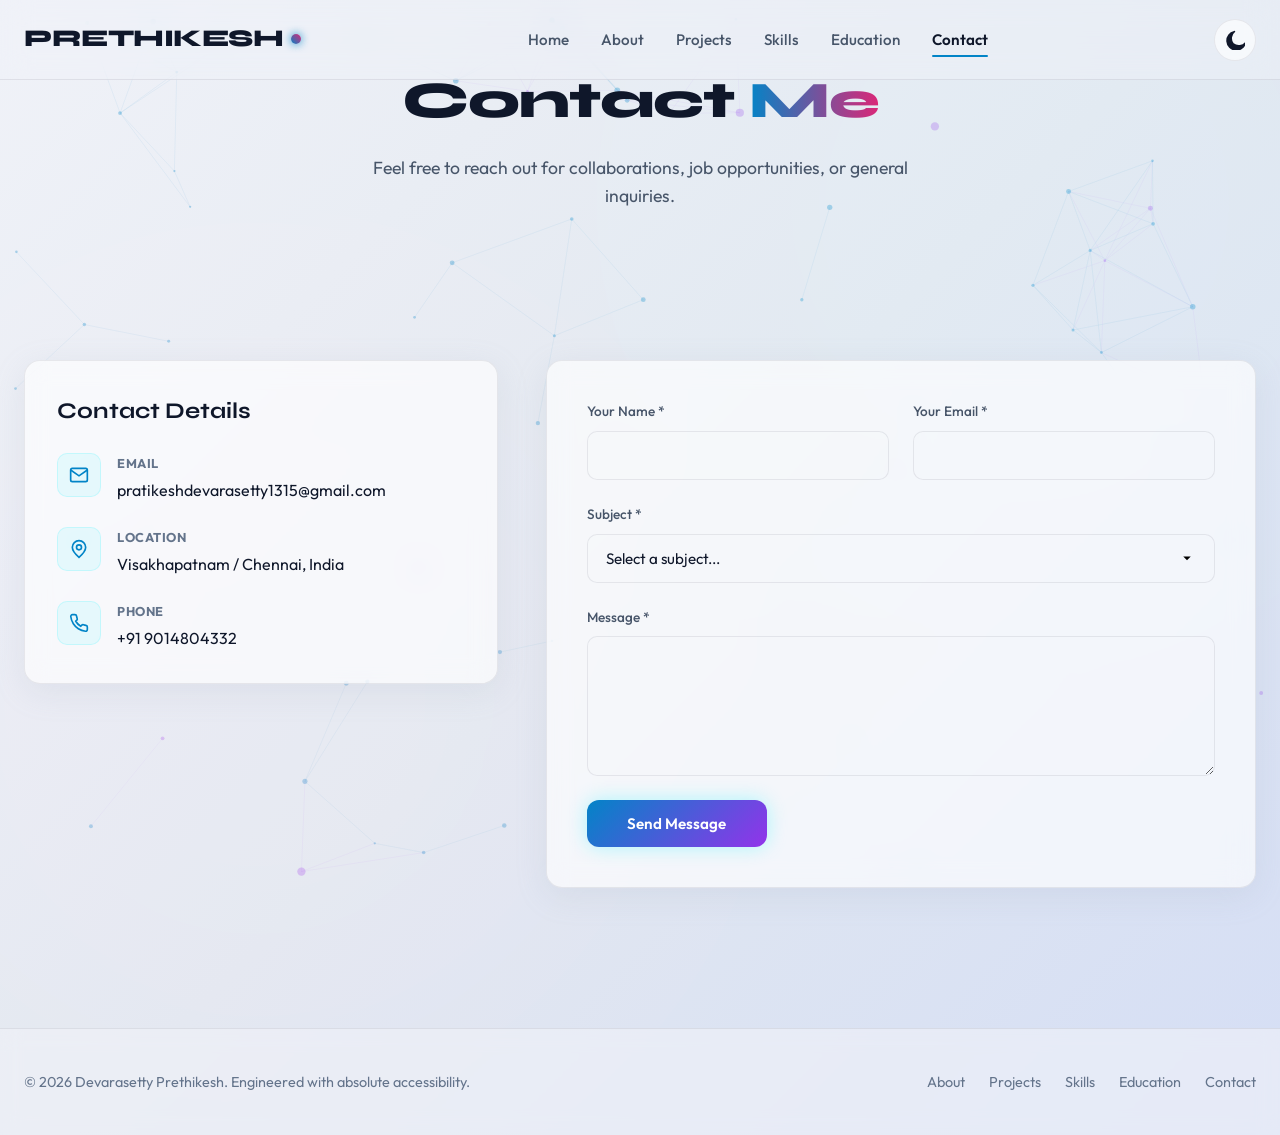
==== contact.html @ 70f75731 "Initialize premium 3D portfolio website" ====
<!DOCTYPE html>
<html lang="en" data-theme="dark">
<head>
  <meta charset="UTF-8">
  <meta name="viewport" content="width=device-width, initial-scale=1.0">
  
  <!-- Primary SEO Metadata -->
  <title>Contact Me | Devarasetty Prethikesh Portfolio</title>
  <meta name="description" content="Get in touch with Devarasetty Prethikesh. A fully accessible, real-time validated contact portal with full keyboard support.">
  <meta name="keywords" content="Contact Prethikesh, Hire CS Student, SRM IST, Devarasetty Prethikesh, Accessible Form Web">
  <meta name="author" content="Devarasetty Prethikesh">
  <link rel="canonical" href="https://github.com/Devarasetty-Pratikesh">

  <!-- Open Graph / Facebook Metas -->
  <meta property="og:type" content="website">
  <meta property="og:url" content="https://github.com/Devarasetty-Pratikesh">
  <meta property="og:title" content="Contact Me | Devarasetty Prethikesh Portfolio">
  <meta property="og:description" content="Get in touch directly. An accessible, validated interactive form module with real-time feedback.">
  <meta property="og:image" content="https://github.com/Devarasetty-Pratikesh/assets/og-image.jpg">

  <!-- Twitter Card Metas -->
  <meta name="twitter:card" content="summary_large_image">
  <meta name="twitter:url" content="https://github.com/Devarasetty-Pratikesh">
  <meta name="twitter:title" content="Contact Me | Devarasetty Prethikesh Portfolio">
  <meta name="twitter:description" content="Get in touch directly. An accessible, validated interactive form module with real-time feedback.">
  <meta name="twitter:image" content="https://github.com/Devarasetty-Pratikesh/assets/og-image.jpg">

  <!-- Stylesheets -->
  <link rel="stylesheet" href="css/styles.css">
</head>
<body>

  <!-- Skip-to-Content Link for Keyboard Accessibility -->
  <a href="#main-content" class="skip-link">Skip to main content</a>

  <!-- High-Performance Interactive Particle Canvas Background -->
  <canvas id="particles-canvas" aria-hidden="true"></canvas>
  <div class="ambient-glow glow-top-right" aria-hidden="true"></div>
  <div class="ambient-glow glow-bottom-left" aria-hidden="true"></div>

  <div class="site-container">
    
    <!-- HEADER AND ACCESSIBLE NAVIGATION -->
    <header>
      <div class="nav-container">
        <div class="logo">
          <a href="index.html" aria-label="Devarasetty Prethikesh Portfolio Home">
            <span>PRETHIKESH</span><span class="logo-dot" aria-hidden="true"></span>
          </a>
        </div>
        
        <nav aria-label="Primary Navigation">
          <!-- Mobile Hamburger Button -->
          <button id="hamburger-menu" class="hamburger-menu" aria-expanded="false" aria-controls="nav-menu" aria-label="Toggle navigation menu">
            <span class="hamburger-line" aria-hidden="true"></span>
            <span class="hamburger-line" aria-hidden="true"></span>
            <span class="hamburger-line" aria-hidden="true"></span>
          </button>
          
          <ul id="nav-menu" class="nav-menu">
            <li><a href="index.html" class="nav-link">Home</a></li>
            <li><a href="about.html" class="nav-link">About</a></li>
            <li><a href="projects.html" class="nav-link">Projects</a></li>
            <li><a href="skills.html" class="nav-link">Skills</a></li>
            <li><a href="experience.html" class="nav-link">Education</a></li>
            <li><a href="contact.html" class="nav-link active" aria-current="page">Contact</a></li>
          </ul>
        </nav>
        
        <div class="nav-controls">
          <!-- Theme Toggle Switch -->
          <button id="theme-toggle" class="theme-toggle" aria-label="Switch to light mode">
            <!-- Sun Icon (for dark mode active) -->
            <svg class="sun-icon" viewBox="0 0 24 24" xmlns="http://www.w3.org/2000/svg" aria-hidden="true">
              <path d="M12 7c-2.76 0-5 2.24-5 5s2.24 5 5 5 5-2.24 5-5-2.24-5-5-5zM2 13h2c.55 0 1-.45 1-1s-.45-1-1-1H2c-.55 0-1 .45-1 1s.45 1 1 1zm18 0h2c.55 0 1-.45 1-1s-.45-1-1-1h-2c-.55 0-1 .45-1 1s.45 1 1 1zM11 2v2c0 .55.45 1 1 1s1-.45 1-1V2c0-.55-.45-1-1-1s-1 .45-1 1zm0 18v2c0 .55.45 1 1 1s1-.45 1-1v-2c0-.55-.45-1-1-1s-1 .45-1 1zM5.99 4.58c-.39-.39-1.03-.39-1.41 0s-.39 1.03 0 1.41l1.06 1.06c.39.39 1.03.39 1.41 0s.39-1.03 0-1.41L5.99 4.58zm12.37 12.37c-.39-.39-1.03-.39-1.41 0s-.39 1.03 0 1.41l1.06 1.06c.39.39 1.03.39 1.41 0s.39-1.03 0-1.41l-1.06-1.06zm1.06-12.37c-.39-.39-1.03-.39-1.41 0l-1.06 1.06c-.39.39-.39 1.03 0 1.41s1.03.39 1.41 0l1.06-1.06c.39-.38.39-1.02 0-1.41zM6.99 16.95l-1.06 1.06c-.39.39-.39 1.03 0 1.41s1.03.39 1.41 0l1.06-1.06c.39-.39.39-1.03 0-1.41s-1.02-.39-1.41 0z"/>
            </svg>
            <!-- Moon Icon (for light mode active) -->
            <svg class="moon-icon" viewBox="0 0 24 24" xmlns="http://www.w3.org/2000/svg" aria-hidden="true" style="display: none;">
              <path d="M12.3 2a10 10 0 0 0-1.9 14 10 10 0 0 0 14-1.9 1 1 0 0 1 .8 1.5 12 12 0 1 1-14.4-14.4 1 1 0 0 1 1.5.8z"/>
            </svg>
          </button>
        </div>
      </div>
    </header>

    <!-- PAGE TITLE HEADER -->
    <div class="page-title-section reveal active">
      <h1 class="page-title">Contact <span>Me</span></h1>
      <p class="page-subtitle">Feel free to reach out for collaborations, job opportunities, or general inquiries.</p>
    </div>

    <!-- MAIN BODY -->
    <main id="main-content">
      <div class="contact-grid">
        
        <!-- LEFT COLUMN: CONTACT DETAILS -->
        <section class="contact-info-column reveal" aria-labelledby="terminal-coords-heading">
          <div class="scene-3d">
            <div class="contact-info-card tilt-card">
              <h2 id="terminal-coords-heading" class="contact-info-title depth-layer">Contact Details</h2>
              
              <ul class="contact-details-list depth-layer">
                <li class="contact-detail-item">
                  <div class="contact-detail-icon" aria-hidden="true">
                    <svg fill="none" stroke="currentColor" stroke-width="2" viewBox="0 0 24 24">
                      <path d="M4 4h16c1.1 0 2 .9 2 2v12c0 1.1-.9 2-2 2H4c-1.1 0-2-.9-2-2V6c0-1.1.9-2 2-2z"/>
                      <polyline points="22,6 12,13 2,6"/>
                    </svg>
                  </div>
                  <div>
                    <h3 class="contact-detail-label">Email</h3>
                    <a href="mailto:pratikeshdevarasetty1315@gmail.com" class="contact-detail-value">pratikeshdevarasetty1315@gmail.com</a>
                  </div>
                </li>

                <li class="contact-detail-item">
                  <div class="contact-detail-icon" aria-hidden="true">
                    <svg fill="none" stroke="currentColor" stroke-width="2" viewBox="0 0 24 24">
                      <path d="M12 2a8 8 0 0 0-8 8c0 5.25 8 12 8 12s8-6.75 8-12a8 8 0 0 0-8-8z"/>
                      <circle cx="12" cy="10" r="3"/>
                    </svg>
                  </div>
                  <div>
                    <h3 class="contact-detail-label">Location</h3>
                    <span class="contact-detail-value">Visakhapatnam / Chennai, India</span>
                  </div>
                </li>

                <li class="contact-detail-item">
                  <div class="contact-detail-icon" aria-hidden="true">
                    <svg fill="none" stroke="currentColor" stroke-width="2" viewBox="0 0 24 24">
                      <path d="M22 16.92v3a2 2 0 0 1-2.18 2 19.79 19.79 0 0 1-8.63-3.07 19.5 19.5 0 0 1-6-6 19.79 19.79 0 0 1-3.07-8.67A2 2 0 0 1 4.11 2h3a2 2 0 0 1 2 1.72 12.84 12.84 0 0 0 .7 2.81 2 2 0 0 1-.45 2.11L8.09 9.91a16 16 0 0 0 6 6l1.27-1.27a2 2 0 0 1 2.11-.45 12.84 12.84 0 0 0 2.81.7A2 2 0 0 1 22 16.92z"/>
                    </svg>
                  </div>
                  <div>
                    <h3 class="contact-detail-label">Phone</h3>
                    <a href="tel:+919014804332" class="contact-detail-value">+91 9014804332</a>
                  </div>
                </li>
              </ul>

            </div>
          </div>
        </section>

        <!-- RIGHT COLUMN: CONTACT FORM -->
        <section class="contact-form-column reveal" style="transition-delay: 0.1s;" aria-labelledby="terminal-form-heading">
          <div class="scene-3d">
            <div class="contact-form-card tilt-card">
              <h2 id="terminal-form-heading" class="sr-only">Contact Form</h2>
              
              <form id="portfolio-contact-form" class="contact-form" novalidate>
                
                <div class="form-group-row">
                  <!-- Name Field -->
                  <div class="form-group">
                    <label for="user-name" class="form-label">Your Name <span aria-hidden="true">*</span></label>
                    <input type="text" id="user-name" name="name" class="form-input" required 
                           aria-required="true" aria-describedby="name-error" autocomplete="name">
                    <span id="name-error" class="form-error-msg" style="display: none;" role="alert"></span>
                  </div>

                  <!-- Email Field -->
                  <div class="form-group">
                    <label for="user-email" class="form-label">Your Email <span aria-hidden="true">*</span></label>
                    <input type="email" id="user-email" name="email" class="form-input" required 
                           aria-required="true" aria-describedby="email-error" autocomplete="email">
                    <span id="email-error" class="form-error-msg" style="display: none;" role="alert"></span>
                  </div>
                </div>

                <!-- Subject Select Grid -->
                <div class="form-group">
                  <label for="user-subject" class="form-label">Subject <span aria-hidden="true">*</span></label>
                  <select id="user-subject" name="subject" class="form-select" required aria-required="true" aria-describedby="subject-error">
                    <option value="" disabled selected>Select a subject...</option>
                    <option value="system-hire">Hiring / Job Opportunity</option>
                    <option value="visual-project">Project Collaboration</option>
                    <option value="research-collab">Research Collaboration</option>
                    <option value="other">General Inquiry</option>
                  </select>
                  <span id="subject-error" class="form-error-msg" style="display: none;" role="alert"></span>
                </div>

                <!-- Message Text -->
                <div class="form-group">
                  <label for="user-message" class="form-label">Message <span aria-hidden="true">*</span></label>
                  <textarea id="user-message" name="message" class="form-textarea" required 
                            aria-required="true" aria-describedby="message-error" rows="5"></textarea>
                  <span id="message-error" class="form-error-msg" style="display: none;" role="alert"></span>
                </div>

                <!-- Trigger Button -->
                <button type="submit" id="submit-btn" class="btn btn-primary" style="align-self: flex-start; min-width: 180px;">
                  Send Message
                </button>

                <!-- Screen Reader Accessible Live Status Region -->
                <div id="form-status" class="form-status-region" aria-live="polite" role="status"></div>

              </form>
            </div>
          </div>
        </section>

      </div>
    </main>

    <!-- FOOTER -->
    <footer>
      <div class="footer-container">
        <div class="footer-text">
          <p>&copy; 2026 Devarasetty Prethikesh. Engineered with absolute accessibility.</p>
        </div>
        <ul class="footer-links" aria-label="Secondary Site links">
          <li class="footer-link"><a href="about.html">About</a></li>
          <li class="footer-link"><a href="projects.html">Projects</a></li>
          <li class="footer-link"><a href="skills.html">Skills</a></li>
          <li class="footer-link"><a href="experience.html">Education</a></li>
          <li class="footer-link"><a href="contact.html">Contact</a></li>
        </ul>
      </div>
    </footer>

  </div>

  <!-- Scripts -->
  <script src="js/particles.js"></script>
  <script src="js/main.js"></script>
  
  <!-- Dedicated client-side accessibility form validations -->
  <script>
    document.addEventListener('DOMContentLoaded', () => {
      const form = document.getElementById('portfolio-contact-form');
      const submitBtn = document.getElementById('submit-btn');
      const statusRegion = document.getElementById('form-status');
      
      const inputs = {
        name: document.getElementById('user-name'),
        email: document.getElementById('user-email'),
        subject: document.getElementById('user-subject'),
        message: document.getElementById('user-message')
      };
      
      const errors = {
        name: document.getElementById('name-error'),
        email: document.getElementById('email-error'),
        subject: document.getElementById('subject-error'),
        message: document.getElementById('message-error')
      };

      // Inline live validity listener as user types
      Object.keys(inputs).forEach(key => {
        inputs[key].addEventListener('input', () => {
          if (inputs[key].classList.contains('error')) {
            validateField(key);
          }
        });
        
        inputs[key].addEventListener('blur', () => {
          validateField(key);
        });
      });
      
      form.addEventListener('submit', (e) => {
        e.preventDefault();
        
        // Trigger validation across all nodes
        let formIsValid = true;
        Object.keys(inputs).forEach(key => {
          const isFieldValid = validateField(key);
          if (!isFieldValid) {
            formIsValid = false;
          }
        });
        
        if (!formIsValid) {
          // Send focus lock to first invalid node to aid keyboard readers
          const firstInvalid = Object.values(inputs).find(input => input.classList.contains('error'));
          if (firstInvalid) {
            firstInvalid.focus();
          }
          statusRegion.className = "form-status-region error";
          statusRegion.textContent = "Submission failed. Please review the error fields above.";
          statusRegion.style.display = 'flex';
          return;
        }
        
        // Form is completely valid. Trigger sending state!
        submitBtn.disabled = true;
        submitBtn.innerHTML = '<span class="transmitting-loader"></span>Sending...';
        statusRegion.className = "form-status-region";
        statusRegion.style.display = 'none';
        
        // Asynchronously transmit form details via FormSubmit AJAX API
        fetch("https://formsubmit.co/ajax/pratikeshdevarasetty1315@gmail.com", {
          method: "POST",
          headers: {
            "Content-Type": "application/json",
            "Accept": "application/json"
          },
          body: JSON.stringify({
            name: inputs.name.value,
            email: inputs.email.value,
            subject: inputs.subject.value,
            message: inputs.message.value,
            _subject: `New Message from Portfolio: ${inputs.name.value}`
          })
        })
        .then(async response => {
          let data;
          const contentType = response.headers.get("content-type");
          if (contentType && contentType.includes("application/json")) {
            data = await response.json();
          } else {
            const text = await response.text();
            data = { message: text || `API Error: Status ${response.status}` };
          }
          
          if (!response.ok) {
            throw new Error(data.message || `API Error: Status ${response.status}`);
          }
          return data;
        })
        .then(data => {
          submitBtn.disabled = false;
          submitBtn.textContent = 'Message Sent';
          
          statusRegion.className = "form-status-region success";
          statusRegion.innerHTML = "<span>Your message has been sent successfully! I will get back to you shortly.</span>";
          statusRegion.style.display = 'flex';
          
          form.reset();
          
          // Reset button text after short delay
          setTimeout(() => {
            submitBtn.textContent = 'Send Message';
          }, 4000);
        })
        .catch(err => {
          submitBtn.disabled = false;
          submitBtn.textContent = 'Send Message';
          
          statusRegion.className = "form-status-region error";
          statusRegion.style.display = 'flex';
          
          if (window.location.protocol === 'file:') {
            statusRegion.textContent = "Security Notice: Browsers block form submissions when opening files directly (file://). Please open the page via your running local server http://localhost:8000 to test the contact form.";
          } else {
            // Outage / CORS Fallback UI
            statusRegion.innerHTML = `
              <div style="display: flex; flex-direction: column; gap: 12px; width: 100%; text-align: left;">
                <p style="margin: 0; font-size: 0.95rem; line-height: 1.5; font-weight: 600; color: #ff5577;">
                  ⚠️ Submission Gateway Offline
                </p>
                <p style="margin: 0; font-size: 0.9rem; opacity: 0.95; line-height: 1.4; color: var(--text-primary);">
                  The email submission server is currently experiencing an outage. 
                  Don't worry! Your message has been saved. 
                  You can send it directly to <strong>pratikeshdevarasetty1315@gmail.com</strong> using the pre-composed button below:
                </p>
                <div style="margin-top: 4px;">
                  <button id="fallback-email-btn" class="btn btn-cyber" type="button" style="font-size: 0.85rem; padding: 10px 16px; text-transform: none; display: inline-flex; align-items: center; gap: 8px; cursor: pointer; border-radius: 8px; font-weight: 600; background: rgba(0, 242, 254, 0.05);">
                    <svg fill="none" stroke="currentColor" stroke-width="2" viewBox="0 0 24 24" style="width: 16px; height: 16px;">
                      <path d="M4 4h16c1.1 0 2 .9 2 2v12c0 1.1-.9 2-2 2H4c-1.1 0-2-.9-2-2V6c0-1.1.9-2 2-2z"/>
                      <polyline points="22,6 12,13 2,6"/>
                    </svg>
                    <span>Send via Email Client</span>
                  </button>
                </div>
              </div>
            `;
            
            // Add click listener to fallback button
            document.getElementById('fallback-email-btn').addEventListener('click', () => {
              const name = inputs.name.value;
              const email = inputs.email.value;
              const subjectVal = inputs.subject.value;
              const message = inputs.message.value;
              
              const mailtoSubject = encodeURIComponent(`Portfolio Inquiry [${subjectVal.toUpperCase()}] from ${name}`);
              const mailtoBody = encodeURIComponent(
                `Hi Prethikesh,\n\n` +
                `Here is a message from your portfolio website contact form:\n\n` +
                `Name: ${name}\n` +
                `Email: ${email}\n` +
                `Subject: ${subjectVal}\n\n` +
                `Message:\n${message}\n\n` +
                `----------------------------`
              );
              
              const mailtoUrl = `mailto:pratikeshdevarasetty1315@gmail.com?subject=${mailtoSubject}&body=${mailtoBody}`;
              window.location.href = mailtoUrl;
            });
          }
        });
      });
      
      function validateField(key) {
        const input = inputs[key];
        const errorSpan = errors[key];
        let isValid = true;
        let errMsg = "";
        
        if (input.required && !input.value.trim()) {
          isValid = false;
          errMsg = `${capitalize(key)} is required.`;
        } else if (key === 'email' && !validateEmailFormat(input.value)) {
          isValid = false;
          errMsg = "Please provide a valid email address.";
        }
        
        if (!isValid) {
          input.classList.add('error');
          input.setAttribute('aria-invalid', 'true');
          errorSpan.textContent = errMsg;
          errorSpan.style.display = 'block';
        } else {
          input.classList.remove('error');
          input.removeAttribute('aria-invalid');
          errorSpan.textContent = "";
          errorSpan.style.display = 'none';
        }
        
        return isValid;
      }
      
      function validateEmailFormat(email) {
        const re = /^[a-zA-Z0-9._%+-]+@[a-zA-Z0-9.-]+\.[a-zA-Z]{2,}$/;
        return re.test(String(email).toLowerCase());
      }
      
      function capitalize(str) {
        return str.charAt(0).toUpperCase() + str.slice(1);
      }
    });
  </script>
</body>
</html>
---- css/styles.css ----
/* ==========================================================================
   FUTURISTIC 3D PORTFOLIO DESIGN SYSTEM & GLOBAL STYLES
   ========================================================================== */

/* Import Google Fonts - Syne for futuristic headlines, Outfit for premium body copy */
@import url('https://fonts.googleapis.com/css2?family=Outfit:wght@300;400;500;600;700&family=Syne:wght@700;800&display=swap');

:root {
  /* Dark Space Mode (Default Theme Variables) */
  --bg-primary: #040209;
  --bg-secondary: #0b071a;
  --bg-gradient: linear-gradient(135deg, #040209 0%, #0a0518 50%, #120324 100%);
  --text-primary: #ffffff;
  --text-secondary: #a0aec0;
  --text-muted: #718096;
  
  /* Glowing Cyber Accents */
  --accent-cyan: #00f2fe;
  --accent-magenta: #ff007f;
  --accent-purple: #7928ca;
  --accent-blue: #4fadff;
  
  /* Glassmorphism Tokens */
  --glass-bg: rgba(13, 8, 28, 0.45);
  --glass-border: rgba(255, 255, 255, 0.07);
  --glass-border-hover: rgba(0, 242, 254, 0.3);
  --glass-shadow: 0 8px 32px 0 rgba(0, 0, 0, 0.5);
  --glass-glow-cyan: 0 0 20px rgba(0, 242, 254, 0.15);
  --glass-glow-magenta: 0 0 20px rgba(255, 0, 127, 0.15);
  
  /* Animation Timing */
  --transition-fast: 0.2s cubic-bezier(0.25, 0.8, 0.25, 1);
  --transition-normal: 0.4s cubic-bezier(0.25, 0.8, 0.25, 1);
  --transition-slow: 0.8s cubic-bezier(0.25, 0.8, 0.25, 1);

  /* Layout */
  --header-height: 80px;
}

/* Light Hologram Mode Override */
[data-theme="light"] {
  --bg-primary: #f0f2f8;
  --bg-secondary: #e2e8f0;
  --bg-gradient: linear-gradient(135deg, #f0f2f8 0%, #e2e8f0 50%, #d5def5 100%);
  --text-primary: #0f172a;
  --text-secondary: #475569;
  --text-muted: #64748b;
  
  --accent-cyan: #0284c7;
  --accent-magenta: #db2777;
  --accent-purple: #9333ea;
  --accent-blue: #2563eb;
  
  --glass-bg: rgba(255, 255, 255, 0.65);
  --glass-border: rgba(15, 23, 42, 0.08);
  --glass-border-hover: rgba(2, 132, 199, 0.4);
  --glass-shadow: 0 8px 32px 0 rgba(148, 163, 184, 0.15);
  --glass-glow-cyan: 0 0 20px rgba(2, 132, 199, 0.1);
  --glass-glow-magenta: 0 0 20px rgba(219, 39, 119, 0.15);
}

/* ==========================================================================
   RESET & SYSTEM BASICS
   ========================================================================== */

*, *::before, *::after {
  box-sizing: border-box;
  margin: 0;
  padding: 0;
}

html {
  scroll-behavior: smooth;
  font-size: 16px;
  -webkit-font-smoothing: antialiased;
  -moz-osx-font-smoothing: grayscale;
}

body {
  font-family: 'Outfit', sans-serif;
  background: var(--bg-primary);
  background-image: var(--bg-gradient);
  color: var(--text-primary);
  min-height: 100vh;
  overflow-x: hidden;
  position: relative;
  transition: background-color var(--transition-normal), color var(--transition-normal);
  line-height: 1.6;
}

/* Custom Interactive Scrollbar */
::-webkit-scrollbar {
  width: 8px;
}

::-webkit-scrollbar-track {
  background: var(--bg-primary);
}

::-webkit-scrollbar-thumb {
  background: linear-gradient(var(--accent-cyan), var(--accent-magenta));
  border-radius: 4px;
}

::-webkit-scrollbar-thumb:hover {
  background: var(--accent-cyan);
}

/* Accessibility: Keyboard focus state */
*:focus-visible {
  outline: 3px solid var(--accent-cyan);
  outline-offset: 4px;
  box-shadow: 0 0 15px var(--accent-cyan);
}

/* Screen reader only utility class */
.sr-only {
  position: absolute;
  width: 1px;
  height: 1px;
  padding: 0;
  margin: -1px;
  overflow: hidden;
  clip: rect(0, 0, 0, 0);
  white-space: nowrap;
  border: 0;
}

/* Accessibility: Skip to main content link */
.skip-link {
  position: absolute;
  top: -100px;
  left: 20px;
  background: var(--accent-cyan);
  color: #000;
  font-weight: 700;
  padding: 12px 24px;
  border-radius: 8px;
  z-index: 9999;
  transition: top var(--transition-fast) ease;
  text-decoration: none;
  box-shadow: 0 0 20px rgba(0, 242, 254, 0.4);
}

.skip-link:focus-visible {
  top: 20px;
}

/* ==========================================================================
   PARTICLE CANVAS BACKDROP
   ========================================================================== */

#particles-canvas {
  position: fixed;
  top: 0;
  left: 0;
  width: 100vw;
  height: 100vh;
  z-index: 0;
  pointer-events: none; /* Allows user interactions through the background */
}

/* Ambient glow lights floating in space */
.ambient-glow {
  position: fixed;
  width: 60vw;
  height: 60vw;
  border-radius: 50%;
  pointer-events: none;
  z-index: 0;
  filter: blur(120px);
  opacity: 0.15;
  mix-blend-mode: screen;
  transition: transform 15s ease-in-out, opacity var(--transition-normal);
}

.glow-top-right {
  top: -20%;
  right: -10%;
  background: var(--accent-cyan);
  animation: float-glow-1 25s infinite alternate;
}

.glow-bottom-left {
  bottom: -20%;
  left: -10%;
  background: var(--accent-magenta);
  animation: float-glow-2 30s infinite alternate;
}

@keyframes float-glow-1 {
  0% { transform: translate(0, 0) scale(1); }
  50% { transform: translate(-10%, 15%) scale(1.1); }
  100% { transform: translate(5%, -5%) scale(0.9); }
}

@keyframes float-glow-2 {
  0% { transform: translate(0, 0) scale(1); }
  50% { transform: translate(15%, -10%) scale(0.85); }
  100% { transform: translate(-5%, 5%) scale(1.1); }
}

/* ==========================================================================
   GLOBAL LAYOUT ELEMENTS
   ========================================================================== */

.site-container {
  display: flex;
  flex-direction: column;
  min-height: 100vh;
  position: relative;
  z-index: 1;
}

main {
  flex: 1;
  padding-top: var(--header-height);
  width: 100%;
  max-width: 1280px;
  margin: 0 auto;
  padding-left: 24px;
  padding-right: 24px;
  z-index: 2;
  box-sizing: border-box;
}

/* ==========================================================================
   HEADER & NAVIGATION
   ========================================================================== */

header {
  position: fixed;
  top: 0;
  left: 0;
  width: 100%;
  height: var(--header-height);
  z-index: 1000;
  backdrop-filter: blur(15px);
  border-bottom: 1px solid var(--glass-border);
  background: rgba(4, 2, 9, 0.45);
  transition: background var(--transition-normal), border-color var(--transition-normal);
}

[data-theme="light"] header {
  background: rgba(240, 242, 248, 0.45);
}

.nav-container {
  max-width: 1280px;
  height: 100%;
  margin: 0 auto;
  display: flex;
  justify-content: space-between;
  align-items: center;
  padding: 0 24px;
}

.logo a {
  font-family: 'Syne', sans-serif;
  font-size: 1.5rem;
  font-weight: 800;
  text-decoration: none;
  color: var(--text-primary);
  display: flex;
  align-items: center;
  gap: 8px;
  letter-spacing: -0.5px;
}

.logo-dot {
  width: 10px;
  height: 10px;
  background: linear-gradient(45deg, var(--accent-cyan), var(--accent-magenta));
  border-radius: 50%;
  display: inline-block;
  box-shadow: 0 0 10px var(--accent-cyan);
}

/* Nav Menu and Items */
.nav-menu {
  display: flex;
  align-items: center;
  list-style: none;
  gap: 32px;
}

.nav-link {
  text-decoration: none;
  color: var(--text-secondary);
  font-size: 0.95rem;
  font-weight: 500;
  transition: color var(--transition-fast), text-shadow var(--transition-fast);
  position: relative;
  padding: 8px 0;
}

.nav-link::after {
  content: '';
  position: absolute;
  bottom: 0;
  left: 0;
  width: 0;
  height: 2px;
  background: linear-gradient(90deg, var(--accent-cyan), var(--accent-magenta));
  transition: width var(--transition-fast) ease-out;
  border-radius: 1px;
}

.nav-link:hover,
.nav-link:focus-visible {
  color: var(--text-primary);
  text-shadow: 0 0 10px rgba(0, 242, 254, 0.4);
}

.nav-link:hover::after,
.nav-link:focus-visible::after {
  width: 100%;
}

.nav-link.active {
  color: var(--text-primary);
  font-weight: 600;
}

.nav-link.active::after {
  width: 100%;
  background: linear-gradient(90deg, var(--accent-cyan), var(--accent-cyan));
}

/* Controls (Dark Mode Toggle) */
.nav-controls {
  display: flex;
  align-items: center;
  gap: 16px;
}

.theme-toggle {
  background: var(--glass-bg);
  border: 1px solid var(--glass-border);
  color: var(--text-primary);
  width: 42px;
  height: 42px;
  border-radius: 50%;
  cursor: pointer;
  display: flex;
  justify-content: center;
  align-items: center;
  transition: transform var(--transition-fast), border-color var(--transition-fast), box-shadow var(--transition-fast);
}

.theme-toggle:hover {
  transform: scale(1.05);
  border-color: var(--accent-cyan);
  box-shadow: var(--glass-glow-cyan);
}

.theme-toggle svg {
  width: 20px;
  height: 20px;
  fill: currentColor;
  transition: transform var(--transition-normal);
}

/* Responsive Hamburger Menu Button */
.hamburger-menu {
  display: none;
  background: none;
  border: none;
  cursor: pointer;
  padding: 8px;
  z-index: 1001;
}

.hamburger-line {
  display: block;
  width: 24px;
  height: 2px;
  background-color: var(--text-primary);
  margin: 6px 0;
  transition: transform var(--transition-fast), opacity var(--transition-fast);
}

/* Hamburger open state */
.hamburger-menu[aria-expanded="true"] .hamburger-line:nth-child(1) {
  transform: translateY(8px) rotate(45deg);
}

.hamburger-menu[aria-expanded="true"] .hamburger-line:nth-child(2) {
  opacity: 0;
}

.hamburger-menu[aria-expanded="true"] .hamburger-line:nth-child(3) {
  transform: translateY(-8px) rotate(-45deg);
}

/* ==========================================================================
   GLASSMORPHIC CARDS & 3D WRAPPER
   ========================================================================== */

/* Configure the 3D viewing container */
.scene-3d {
  perspective: 1200px;
  transform-style: preserve-3d;
}

.tilt-card {
  background: var(--glass-bg);
  border: 1px solid var(--glass-border);
  border-radius: 16px;
  backdrop-filter: blur(12px);
  -webkit-backdrop-filter: blur(12px);
  box-shadow: var(--glass-shadow);
  padding: 32px;
  position: relative;
  transform-style: preserve-3d;
  transform: translateZ(0);
  transition: border-color var(--transition-normal), box-shadow var(--transition-normal), transform var(--transition-fast) ease-out;
  overflow: hidden;
}

/* Inner neon glow effect */
.tilt-card::before {
  content: '';
  position: absolute;
  top: 0;
  left: 0;
  right: 0;
  bottom: 0;
  border-radius: 16px;
  background: radial-gradient(circle 250px at var(--mouse-x, 50%) var(--mouse-y, 50%), 
                              rgba(0, 242, 254, 0.08) 0%, 
                              rgba(255, 0, 127, 0.03) 40%, 
                              transparent 80%);
  z-index: 1;
  pointer-events: none;
  opacity: 0;
  transition: opacity var(--transition-normal);
}

.tilt-card:hover::before {
  opacity: 1;
}

.tilt-card:hover {
  border-color: var(--glass-border-hover);
  box-shadow: var(--glass-shadow), var(--glass-glow-cyan);
}

/* Elements floating in 3D within the card */
.depth-layer {
  transform: translateZ(30px);
  transition: transform var(--transition-fast) ease-out;
}

.depth-layer-deep {
  transform: translateZ(60px);
  transition: transform var(--transition-fast) ease-out;
}

/* ==========================================================================
   BUTTONS AND ACTIONS
   ========================================================================== */

.btn {
  display: inline-flex;
  align-items: center;
  justify-content: center;
  gap: 10px;
  font-family: 'Outfit', sans-serif;
  font-size: 0.95rem;
  font-weight: 600;
  padding: 14px 28px;
  border-radius: 12px;
  cursor: pointer;
  text-decoration: none;
  transition: all var(--transition-normal);
  position: relative;
  overflow: hidden;
  z-index: 1;
}

.btn-primary {
  background: linear-gradient(135deg, var(--accent-cyan), var(--accent-purple));
  color: #040209;
  border: none;
  box-shadow: 0 0 20px rgba(0, 242, 254, 0.3);
}

[data-theme="light"] .btn-primary {
  color: #ffffff;
}

.btn-primary:hover {
  box-shadow: 0 0 30px rgba(0, 242, 254, 0.6), 0 0 15px rgba(121, 40, 202, 0.4);
  transform: translateY(-2px);
}

.btn-secondary {
  background: var(--glass-bg);
  color: var(--text-primary);
  border: 1px solid var(--glass-border);
  box-shadow: var(--glass-shadow);
}

.btn-secondary:hover {
  border-color: var(--accent-cyan);
  box-shadow: var(--glass-shadow), var(--glass-glow-cyan);
  transform: translateY(-2px);
}

/* Futuristic slide-out outline button */
.btn-cyber {
  background: transparent;
  color: var(--accent-cyan);
  border: 1.5px solid var(--accent-cyan);
  border-radius: 8px;
  letter-spacing: 1px;
  text-transform: uppercase;
  font-size: 0.85rem;
}

.btn-cyber:hover {
  background: rgba(0, 242, 254, 0.08);
  box-shadow: 0 0 15px rgba(0, 242, 254, 0.4);
  text-shadow: 0 0 5px var(--accent-cyan);
  transform: translateY(-1px);
}

/* ==========================================================================
   SCROLL REVEAL STYLES (Intersection Observer)
   ========================================================================== */

.reveal {
  opacity: 0;
  transform: translateY(30px) scale(0.98);
  transition: opacity 0.8s cubic-bezier(0.25, 0.8, 0.25, 1), 
              transform 0.8s cubic-bezier(0.25, 0.8, 0.25, 1);
}

.reveal.active {
  opacity: 1;
  transform: translateY(0) scale(1);
}

/* Stagger delays for list animations */
.reveal:nth-child(2) { transition-delay: 0.1s; }
.reveal:nth-child(3) { transition-delay: 0.2s; }
.reveal:nth-child(4) { transition-delay: 0.3s; }
.reveal:nth-child(5) { transition-delay: 0.4s; }

/* ==========================================================================
   PAGE: HOME (index.html)
   ========================================================================== */

.hero-section {
  min-height: calc(100vh - var(--header-height));
  display: flex;
  align-items: center;
  justify-content: center;
  position: relative;
  overflow: hidden;
  padding: 40px 0;
}

.hero-grid {
  display: grid;
  grid-template-columns: 1.2fr 0.8fr;
  gap: 48px;
  align-items: center;
  width: 100%;
}

.hero-text {
  text-align: left;
}

.hero-subtitle {
  font-size: 1.1rem;
  font-weight: 600;
  text-transform: uppercase;
  letter-spacing: 3px;
  background: linear-gradient(90deg, var(--accent-cyan), var(--accent-blue));
  -webkit-background-clip: text;
  -webkit-text-fill-color: transparent;
  margin-bottom: 16px;
  display: inline-block;
}

.hero-title {
  font-family: 'Syne', sans-serif;
  font-size: clamp(2.5rem, 5vw, 4.5rem);
  font-weight: 800;
  line-height: 1.05;
  margin-bottom: 24px;
  color: var(--text-primary);
  letter-spacing: -1.5px;
}

.hero-title span {
  display: block;
}

.hero-title .glow-text {
  background: linear-gradient(90deg, var(--text-primary) 0%, var(--accent-cyan) 60%, var(--accent-magenta) 100%);
  -webkit-background-clip: text;
  -webkit-text-fill-color: transparent;
}

.hero-desc {
  font-size: 1.15rem;
  color: var(--text-secondary);
  margin-bottom: 40px;
  max-width: 580px;
}

.hero-actions {
  display: flex;
  gap: 20px;
  flex-wrap: wrap;
}

/* Hologram Visual Portal */
.hero-visual {
  position: relative;
  display: flex;
  justify-content: center;
  align-items: center;
}

.hologram-portal {
  width: 320px;
  height: 320px;
  border-radius: 50%;
  position: relative;
  background: radial-gradient(circle, rgba(121, 40, 202, 0.15) 0%, transparent 70%);
  display: flex;
  justify-content: center;
  align-items: center;
  perspective: 1000px;
  transform-style: preserve-3d;
}

.hologram-ring {
  position: absolute;
  border: 2px dashed rgba(0, 242, 254, 0.25);
  border-radius: 50%;
  animation: rotate-ring 20s infinite linear;
}

.ring-outer {
  width: 100%;
  height: 100%;
  border-top-color: var(--accent-cyan);
  border-bottom-color: var(--accent-magenta);
  box-shadow: 0 0 20px rgba(0, 242, 254, 0.1);
}

.ring-mid {
  width: 80%;
  height: 80%;
  border-left-color: var(--accent-purple);
  border-right-color: var(--accent-cyan);
  animation-duration: 12s;
  animation-direction: reverse;
}

.ring-inner {
  width: 60%;
  height: 60%;
  border-top-color: var(--accent-magenta);
  border-style: solid;
  border-width: 1px;
  animation-duration: 8s;
}

.hologram-core {
  width: 40%;
  height: 40%;
  border-radius: 50%;
  background: linear-gradient(135deg, var(--accent-cyan), var(--accent-magenta));
  box-shadow: 0 0 40px var(--accent-cyan), 0 0 20px var(--accent-magenta);
  animation: core-pulse 4s infinite ease-in-out;
}

@keyframes rotate-ring {
  0% { transform: rotate(0deg); }
  100% { transform: rotate(360deg); }
}

@keyframes core-pulse {
  0%, 100% { transform: scale(1); filter: brightness(1); }
  50% { transform: scale(1.15); filter: brightness(1.3); }
}

/* ==========================================================================
   PAGE: ABOUT (about.html)
   ========================================================================== */

.page-title-section {
  padding: 60px 0 30px;
  text-align: center;
}

.page-title {
  font-family: 'Syne', sans-serif;
  font-size: clamp(2.2rem, 4vw, 3.5rem);
  font-weight: 800;
  margin-bottom: 12px;
  letter-spacing: -1px;
}

.page-title span {
  background: linear-gradient(90deg, var(--accent-cyan), var(--accent-magenta));
  -webkit-background-clip: text;
  -webkit-text-fill-color: transparent;
}

.page-subtitle {
  color: var(--text-secondary);
  font-size: 1.1rem;
  max-width: 600px;
  margin: 0 auto;
}

.about-grid {
  display: grid;
  grid-template-columns: 0.8fr 1.2fr;
  gap: 48px;
  padding: 40px 0 80px;
  align-items: start;
}

/* 3D Holographic Card Profile */
.profile-card-3d {
  display: flex;
  flex-direction: column;
  align-items: center;
  text-align: center;
}

.profile-avatar-frame {
  position: relative;
  width: 220px;
  height: 220px;
  margin-bottom: 24px;
  transform-style: preserve-3d;
  transform: translateZ(20px);
}

.profile-avatar-frame::before {
  content: '';
  position: absolute;
  top: -10px;
  left: -10px;
  right: -10px;
  bottom: -10px;
  border-radius: 24px;
  background: linear-gradient(135deg, var(--accent-cyan), var(--accent-magenta));
  z-index: -1;
  opacity: 0.25;
  filter: blur(10px);
}

.profile-img-container {
  width: 100%;
  height: 100%;
  border-radius: 20px;
  overflow: hidden;
  border: 2px solid var(--glass-border);
  background: var(--bg-secondary);
  position: relative;
}

.profile-img-placeholder {
  width: 100%;
  height: 100%;
  background: linear-gradient(45deg, #0b071a 0%, #170e30 100%);
  display: flex;
  justify-content: center;
  align-items: center;
}

.profile-img-placeholder svg {
  width: 80px;
  height: 80px;
  color: var(--accent-cyan);
  opacity: 0.8;
  filter: drop-shadow(0 0 10px var(--accent-cyan));
}

.profile-tag {
  background: rgba(0, 242, 254, 0.12);
  color: var(--accent-cyan);
  border: 1px solid rgba(0, 242, 254, 0.2);
  font-size: 0.8rem;
  font-weight: 600;
  letter-spacing: 1px;
  text-transform: uppercase;
  padding: 6px 16px;
  border-radius: 20px;
  margin-bottom: 12px;
  display: inline-block;
}

.profile-name {
  font-family: 'Syne', sans-serif;
  font-size: 1.8rem;
  margin-bottom: 8px;
}

.profile-title {
  color: var(--text-secondary);
  font-size: 0.95rem;
  margin-bottom: 24px;
}

.profile-socials {
  display: flex;
  gap: 16px;
}

.social-icon-btn {
  width: 44px;
  height: 44px;
  border-radius: 50%;
  background: var(--glass-bg);
  border: 1px solid var(--glass-border);
  color: var(--text-secondary);
  display: flex;
  justify-content: center;
  align-items: center;
  cursor: pointer;
  text-decoration: none;
  transition: all var(--transition-fast);
}

.social-icon-btn:hover {
  border-color: var(--accent-magenta);
  color: var(--text-primary);
  transform: translateY(-3px);
  box-shadow: var(--glass-glow-magenta);
}

.social-icon-btn svg {
  width: 20px;
  height: 20px;
  fill: currentColor;
}

/* About Narrative */
.about-narrative {
  color: var(--text-secondary);
}

.about-intro-title {
  font-size: 1.6rem;
  font-weight: 700;
  margin-bottom: 18px;
  color: var(--text-primary);
}

.about-narrative p {
  margin-bottom: 20px;
}

/* Tab Component (Accessible) */
.about-tabs {
  margin-top: 40px;
}

.tab-list {
  display: flex;
  list-style: none;
  border-bottom: 1px solid var(--glass-border);
  gap: 24px;
  margin-bottom: 24px;
}

.tab-btn {
  background: none;
  border: none;
  color: var(--text-muted);
  font-size: 1rem;
  font-weight: 600;
  padding: 12px 0;
  cursor: pointer;
  position: relative;
  transition: color var(--transition-fast);
}

.tab-btn:hover,
.tab-btn:focus-visible {
  color: var(--text-primary);
}

.tab-btn::after {
  content: '';
  position: absolute;
  bottom: -1px;
  left: 0;
  width: 0;
  height: 2px;
  background: var(--accent-cyan);
  transition: width var(--transition-fast) ease;
}

.tab-btn[aria-selected="true"] {
  color: var(--text-primary);
}

.tab-btn[aria-selected="true"]::after {
  width: 100%;
}

.tab-panel {
  display: none;
  animation: fade-in 0.4s ease-out forwards;
}

.tab-panel[aria-hidden="false"] {
  display: block;
}

@keyframes fade-in {
  from { opacity: 0; transform: translateY(10px); }
  to { opacity: 1; transform: translateY(0); }
}

.info-grid {
  display: grid;
  grid-template-columns: repeat(auto-fit, minmax(200px, 1fr));
  gap: 20px;
}

.info-item {
  background: rgba(255, 255, 255, 0.02);
  border: 1px solid var(--glass-border);
  border-radius: 8px;
  padding: 16px;
}

.info-label {
  font-size: 0.8rem;
  color: var(--text-muted);
  text-transform: uppercase;
  margin-bottom: 4px;
  letter-spacing: 0.5px;
}

.info-value {
  font-size: 1rem;
  font-weight: 500;
  color: var(--text-primary);
}

/* ==========================================================================
   PAGE: PROJECTS (projects.html)
   ========================================================================== */

/* Classification Filters */
.filter-container {
  display: flex;
  justify-content: center;
  gap: 12px;
  margin: 32px 0 48px;
  flex-wrap: wrap;
}

.filter-btn {
  background: var(--glass-bg);
  border: 1px solid var(--glass-border);
  color: var(--text-secondary);
  font-weight: 500;
  font-size: 0.9rem;
  padding: 10px 20px;
  border-radius: 30px;
  cursor: pointer;
  transition: all var(--transition-fast);
}

.filter-btn:hover,
.filter-btn:focus-visible {
  color: var(--text-primary);
  border-color: var(--accent-cyan);
  box-shadow: var(--glass-glow-cyan);
}

.filter-btn.active {
  background: var(--accent-cyan);
  color: #040209;
  border-color: var(--accent-cyan);
  box-shadow: 0 0 15px rgba(0, 242, 254, 0.4);
}

[data-theme="light"] .filter-btn.active {
  color: #ffffff;
}

/* Projects grid */
.projects-grid {
  display: grid;
  grid-template-columns: repeat(auto-fill, minmax(320px, 1fr));
  gap: 32px;
  padding-bottom: 80px;
}

.project-card {
  height: 420px;
  display: flex;
  flex-direction: column;
}

.project-thumbnail {
  width: 100%;
  height: 180px;
  border-radius: 10px;
  overflow: hidden;
  position: relative;
  border: 1px solid var(--glass-border);
  margin-bottom: 20px;
  transform: translateZ(15px);
}

.project-thumb-placeholder {
  width: 100%;
  height: 100%;
  background: linear-gradient(135deg, rgba(0, 242, 254, 0.08) 0%, rgba(255, 0, 127, 0.08) 100%);
  display: flex;
  justify-content: center;
  align-items: center;
}

.project-thumb-placeholder svg {
  width: 50px;
  height: 50px;
  color: var(--text-muted);
  opacity: 0.6;
}

.project-title {
  font-family: 'Syne', sans-serif;
  font-size: 1.4rem;
  margin-bottom: 10px;
  transform: translateZ(25px);
  color: var(--text-primary);
}

.project-desc {
  font-size: 0.95rem;
  color: var(--text-secondary);
  line-height: 1.5;
  margin-bottom: 24px;
  flex: 1;
  transform: translateZ(10px);
}

.project-footer {
  display: flex;
  justify-content: space-between;
  align-items: center;
  transform: translateZ(20px);
}

.project-tags {
  display: flex;
  gap: 8px;
  flex-wrap: wrap;
}

.project-tag {
  font-size: 0.75rem;
  color: var(--text-muted);
  border: 1px solid var(--glass-border);
  border-radius: 4px;
  padding: 2px 8px;
  background: rgba(255, 255, 255, 0.02);
}

/* ==========================================================================
   PAGE: SKILLS & EXPERIENCE (experience.html)
   ========================================================================== */

.experience-container {
  display: grid;
  grid-template-columns: 1.1fr 0.9fr;
  gap: 60px;
  padding: 40px 0 80px;
  align-items: start;
}

.timeline-column, .skills-column {
  width: 100%;
}

.section-subtitle {
  font-family: 'Syne', sans-serif;
  font-size: 1.8rem;
  font-weight: 700;
  margin-bottom: 32px;
  display: flex;
  align-items: center;
  gap: 12px;
}

.section-subtitle svg {
  width: 24px;
  height: 24px;
  color: var(--accent-cyan);
}

/* 3D Vertical Timeline */
.timeline {
  position: relative;
  padding-left: 36px;
  border-left: 2px solid var(--glass-border);
  display: flex;
  flex-direction: column;
  gap: 40px;
}

/* Central glowing beam line */
.timeline::before {
  content: '';
  position: absolute;
  left: -2px;
  top: 0;
  bottom: 0;
  width: 2px;
  background: linear-gradient(var(--accent-cyan), var(--accent-magenta), var(--accent-purple));
  box-shadow: 0 0 10px var(--accent-cyan);
}

.timeline-item {
  position: relative;
}

/* Nodes on the timeline */
.timeline-node {
  position: absolute;
  left: -46px;
  top: 6px;
  width: 20px;
  height: 20px;
  border-radius: 50%;
  background: var(--bg-primary);
  border: 3px solid var(--accent-cyan);
  box-shadow: 0 0 10px var(--accent-cyan);
  transition: background-color var(--transition-fast), border-color var(--transition-fast), transform var(--transition-fast);
}

.timeline-item:hover .timeline-node {
  transform: scale(1.25);
  border-color: var(--accent-magenta);
  box-shadow: 0 0 15px var(--accent-magenta);
}

.timeline-card {
  padding: 24px;
}

.timeline-date {
  font-size: 0.85rem;
  font-weight: 600;
  color: var(--accent-cyan);
  margin-bottom: 8px;
  display: inline-block;
  letter-spacing: 1px;
}

.timeline-title {
  font-family: 'Syne', sans-serif;
  font-size: 1.25rem;
  font-weight: 700;
  margin-bottom: 4px;
}

.timeline-company {
  font-size: 0.95rem;
  color: var(--text-secondary);
  font-weight: 500;
  margin-bottom: 12px;
}

.timeline-desc {
  font-size: 0.9rem;
  color: var(--text-muted);
}

/* Skills Matrix */
.skills-grid {
  display: flex;
  flex-direction: column;
  gap: 28px;
}

.skill-category-card {
  padding: 28px;
}

.skill-category-title {
  font-family: 'Syne', sans-serif;
  font-size: 1.15rem;
  margin-bottom: 20px;
  color: var(--text-primary);
}

.skill-items-container {
  display: flex;
  flex-direction: column;
  gap: 16px;
}

.skill-bar-wrapper {
  width: 100%;
}

.skill-bar-info {
  display: flex;
  justify-content: space-between;
  margin-bottom: 8px;
  font-size: 0.9rem;
}

.skill-bar-name {
  font-weight: 500;
  color: var(--text-secondary);
}

.skill-bar-value {
  color: var(--accent-cyan);
  font-weight: 600;
}

.skill-bar-track {
  width: 100%;
  height: 6px;
  background: rgba(255, 255, 255, 0.05);
  border: 1px solid var(--glass-border);
  border-radius: 4px;
  overflow: hidden;
}

.skill-bar-fill {
  height: 100%;
  border-radius: 4px;
  background: linear-gradient(90deg, var(--accent-cyan), var(--accent-blue));
  width: 0%; /* Set via JS intersection observer */
  transition: width 1.2s cubic-bezier(0.25, 0.8, 0.25, 1);
  box-shadow: 0 0 10px rgba(0, 242, 254, 0.5);
}

/* Apply magenta to alternate skill sets */
.skill-category-card:nth-child(even) .skill-bar-fill {
  background: linear-gradient(90deg, var(--accent-magenta), var(--accent-purple));
  box-shadow: 0 0 10px rgba(255, 0, 127, 0.5);
}

.skill-category-card:nth-child(even) .skill-bar-value {
  color: var(--accent-magenta);
}

/* ==========================================================================
   PAGE: CONTACT (contact.html)
   ========================================================================== */

.contact-grid {
  display: grid;
  grid-template-columns: 0.8fr 1.2fr;
  gap: 48px;
  padding: 40px 0 80px;
  align-items: start;
}

/* Contact information board */
.contact-info-card {
  padding: 32px;
}

.contact-info-title {
  font-family: 'Syne', sans-serif;
  font-size: 1.4rem;
  margin-bottom: 24px;
  color: var(--text-primary);
}

.contact-details-list {
  list-style: none;
  display: flex;
  flex-direction: column;
  gap: 24px;
}

.contact-detail-item {
  display: flex;
  align-items: flex-start;
  gap: 16px;
}

.contact-detail-icon {
  width: 44px;
  height: 44px;
  border-radius: 10px;
  background: rgba(0, 242, 254, 0.08);
  border: 1px solid rgba(0, 242, 254, 0.15);
  color: var(--accent-cyan);
  display: flex;
  justify-content: center;
  align-items: center;
  flex-shrink: 0;
}

.contact-detail-icon svg {
  width: 20px;
  height: 20px;
}

.contact-detail-label {
  font-size: 0.8rem;
  color: var(--text-muted);
  text-transform: uppercase;
  margin-bottom: 4px;
  letter-spacing: 0.5px;
}

.contact-detail-value {
  font-size: 1rem;
  color: var(--text-primary);
  text-decoration: none;
  transition: color var(--transition-fast);
}

a.contact-detail-value:hover,
a.contact-detail-value:focus-visible {
  color: var(--accent-cyan);
  text-shadow: 0 0 5px var(--accent-cyan);
}

/* Futuristic Terminal Form */
.contact-form-card {
  padding: 40px;
}

.contact-form {
  display: flex;
  flex-direction: column;
  gap: 24px;
}

.form-group-row {
  display: grid;
  grid-template-columns: 1fr 1fr;
  gap: 24px;
}

.form-group {
  display: flex;
  flex-direction: column;
  position: relative;
}

/* Accessible inputs with floating effects */
.form-label {
  font-size: 0.85rem;
  font-weight: 500;
  color: var(--text-secondary);
  margin-bottom: 8px;
  transition: color var(--transition-fast);
}

.form-input, .form-textarea, .form-select {
  font-family: 'Outfit', sans-serif;
  font-size: 0.95rem;
  background: rgba(255, 255, 255, 0.02);
  color: var(--text-primary);
  border: 1px solid var(--glass-border);
  padding: 14px 18px;
  border-radius: 10px;
  transition: all var(--transition-normal);
  width: 100%;
  box-sizing: border-box;
}

.form-select {
  appearance: none;
  cursor: pointer;
  background-image: url("data:image/svg+xml,%3Csvg xmlns='http://www.w3.org/2000/svg' viewBox='0 0 24 24' fill='white'%3E%3Cpath d='M7 10l5 5 5-5z'/%3E%3C/svg%3E");
  background-repeat: no-repeat;
  background-position: right 18px center;
  background-size: 18px;
  padding-right: 40px;
}

[data-theme="light"] .form-select {
  background-image: url("data:image/svg+xml,%3Csvg xmlns='http://www.w3.org/2000/svg' viewBox='0 0 24 24' fill='black'%3E%3Cpath d='M7 10l5 5 5-5z'/%3E%3C/svg%3E");
}

.form-select option {
  background-color: var(--bg-secondary);
  color: var(--text-primary);
}

.form-input:hover, .form-textarea:hover, .form-select:hover {
  border-color: rgba(255, 255, 255, 0.15);
}

/* Interactive focus glow borders */
.form-input:focus, .form-textarea:focus, .form-select:focus {
  outline: none;
  border-color: var(--accent-cyan);
  box-shadow: 0 0 15px rgba(0, 242, 254, 0.2);
  background: rgba(255, 255, 255, 0.04);
}

.form-textarea {
  min-height: 140px;
  resize: vertical;
}

/* Form validation states */
.form-input.error, .form-textarea.error, .form-select.error {
  border-color: var(--accent-magenta) !important;
  box-shadow: 0 0 10px rgba(255, 0, 127, 0.15) !important;
}

.form-error-msg {
  font-size: 0.8rem;
  color: #ff3366;
  margin-top: 6px;
  font-weight: 500;
  display: flex;
  align-items: center;
  gap: 4px;
  animation: slide-error 0.3s ease forwards;
}

@keyframes slide-error {
  from { opacity: 0; transform: translateY(-5px); }
  to { opacity: 1; transform: translateY(0); }
}

/* Transmitting loader */
.transmitting-loader {
  display: inline-block;
  width: 18px;
  height: 18px;
  border: 2px solid currentColor;
  border-right-color: transparent;
  border-radius: 50%;
  animation: spin-loader 0.75s linear infinite;
  margin-right: 8px;
}

@keyframes spin-loader {
  0% { transform: rotate(0deg); }
  100% { transform: rotate(360deg); }
}

/* ARIA live validation container */
.form-status-region {
  margin-top: 16px;
  padding: 14px;
  border-radius: 8px;
  font-weight: 500;
  font-size: 0.95rem;
  display: none;
  animation: fade-in 0.3s ease-out forwards;
}

.form-status-region.success {
  display: flex;
  background: rgba(16, 185, 129, 0.15);
  color: #10b981;
  border: 1px solid rgba(16, 185, 129, 0.3);
}

.form-status-region.error {
  display: flex;
  background: rgba(239, 68, 68, 0.15);
  color: #ef4444;
  border: 1px solid rgba(239, 68, 68, 0.3);
}

/* ==========================================================================
   ACCESSIBLE PROJECT DETAILS MODAL
   ========================================================================== */

.modal-backdrop {
  position: fixed;
  top: 0;
  left: 0;
  width: 100%;
  height: 100%;
  background: rgba(4, 2, 9, 0.85);
  backdrop-filter: blur(8px);
  z-index: 2000;
  display: none;
  align-items: center;
  justify-content: center;
  padding: 24px;
  animation: backdrop-fade 0.3s cubic-bezier(0.25, 0.8, 0.25, 1) forwards;
}

.modal-container {
  background: var(--glass-bg);
  border: 1px solid var(--glass-border);
  border-radius: 20px;
  box-shadow: 0 20px 50px rgba(0,0,0,0.8), var(--glass-glow-cyan);
  width: 100%;
  max-width: 680px;
  padding: 40px;
  position: relative;
  animation: modal-slide 0.4s cubic-bezier(0.25, 0.8, 0.25, 1) forwards;
  max-height: 90vh;
  overflow-y: auto;
}

.modal-close-btn {
  position: absolute;
  top: 24px;
  right: 24px;
  background: var(--glass-bg);
  border: 1px solid var(--glass-border);
  color: var(--text-secondary);
  width: 38px;
  height: 38px;
  border-radius: 50%;
  cursor: pointer;
  display: flex;
  justify-content: center;
  align-items: center;
  transition: all var(--transition-fast);
}

.modal-close-btn:hover,
.modal-close-btn:focus-visible {
  color: var(--text-primary);
  border-color: var(--accent-magenta);
  box-shadow: var(--glass-glow-magenta);
}

.modal-close-btn svg {
  width: 18px;
  height: 18px;
  fill: currentColor;
}

.modal-header {
  margin-bottom: 24px;
}

.modal-title {
  font-family: 'Syne', sans-serif;
  font-size: 1.8rem;
  font-weight: 800;
  margin-bottom: 8px;
}

.modal-tags {
  display: flex;
  gap: 8px;
  flex-wrap: wrap;
}

.modal-desc {
  color: var(--text-secondary);
  line-height: 1.7;
  margin-bottom: 32px;
}

.modal-actions {
  display: flex;
  gap: 16px;
  flex-wrap: wrap;
}

@keyframes backdrop-fade {
  from { opacity: 0; }
  to { opacity: 1; }
}

@keyframes modal-slide {
  from { opacity: 0; transform: scale(0.95) translateY(20px); }
  to { opacity: 1; transform: scale(1) translateY(0); }
}

/* ==========================================================================
   FOOTER SECTION
   ========================================================================== */

footer {
  border-top: 1px solid var(--glass-border);
  background: rgba(4, 2, 9, 0.6);
  backdrop-filter: blur(10px);
  padding: 40px 0;
  margin-top: 60px;
}

[data-theme="light"] footer {
  background: rgba(240, 242, 248, 0.6);
}

.footer-container {
  max-width: 1280px;
  margin: 0 auto;
  padding: 0 24px;
  display: flex;
  justify-content: space-between;
  align-items: center;
  flex-wrap: wrap;
  gap: 20px;
}

.footer-text {
  font-size: 0.9rem;
  color: var(--text-muted);
}

.footer-text a {
  color: var(--text-secondary);
  text-decoration: none;
  font-weight: 500;
}

.footer-text a:hover {
  color: var(--accent-cyan);
}

.footer-links {
  list-style: none;
  display: flex;
  gap: 24px;
}

.footer-link a {
  text-decoration: none;
  color: var(--text-muted);
  font-size: 0.9rem;
  transition: color var(--transition-fast);
}

.footer-link a:hover {
  color: var(--text-primary);
}

/* ==========================================================================
   MEDIA QUERIES (RESPONSIVENESS)
   ========================================================================== */

@media (max-width: 992px) {
  .hero-grid {
    grid-template-columns: 1fr;
    text-align: center;
    gap: 40px;
  }
  
  .hero-text {
    text-align: center;
  }
  
  .hero-desc {
    margin-left: auto;
    margin-right: auto;
  }
  
  .hero-actions {
    justify-content: center;
  }
  
  .about-grid {
    grid-template-columns: 1fr;
    gap: 40px;
  }
  
  .profile-card-3d {
    max-width: 400px;
    margin: 0 auto;
  }
  
  .experience-container {
    grid-template-columns: 1fr;
    gap: 48px;
  }
  
  .contact-grid {
    grid-template-columns: 1fr;
    gap: 40px;
  }
}

@media (max-width: 768px) {
  /* Mobile Hamburger Nav System */
  .hamburger-menu {
    display: block;
  }
  
  .nav-menu {
    position: fixed;
    top: var(--header-height);
    right: -100%;
    width: 280px;
    height: calc(100vh - var(--header-height));
    background: rgba(11, 7, 26, 0.95);
    backdrop-filter: blur(20px);
    -webkit-backdrop-filter: blur(20px);
    border-left: 1px solid var(--glass-border);
    flex-direction: column;
    padding: 60px 40px;
    align-items: flex-start;
    gap: 40px;
    transition: right var(--transition-normal);
    box-shadow: -10px 0 30px rgba(0,0,0,0.5);
    z-index: 1000;
  }
  
  [data-theme="light"] .nav-menu {
    background: rgba(240, 242, 248, 0.95);
  }
  
  .nav-menu.open {
    right: 0;
  }
  
  .form-group-row {
    grid-template-columns: 1fr;
    gap: 24px;
  }
  
  .footer-container {
    flex-direction: column;
    text-align: center;
  }
}

@media (max-width: 480px) {
  .hero-title {
    font-size: 2.2rem;
  }
  
  .modal-container {
    padding: 24px;
  }
  
  .contact-form-card {
    padding: 24px;
  }
}
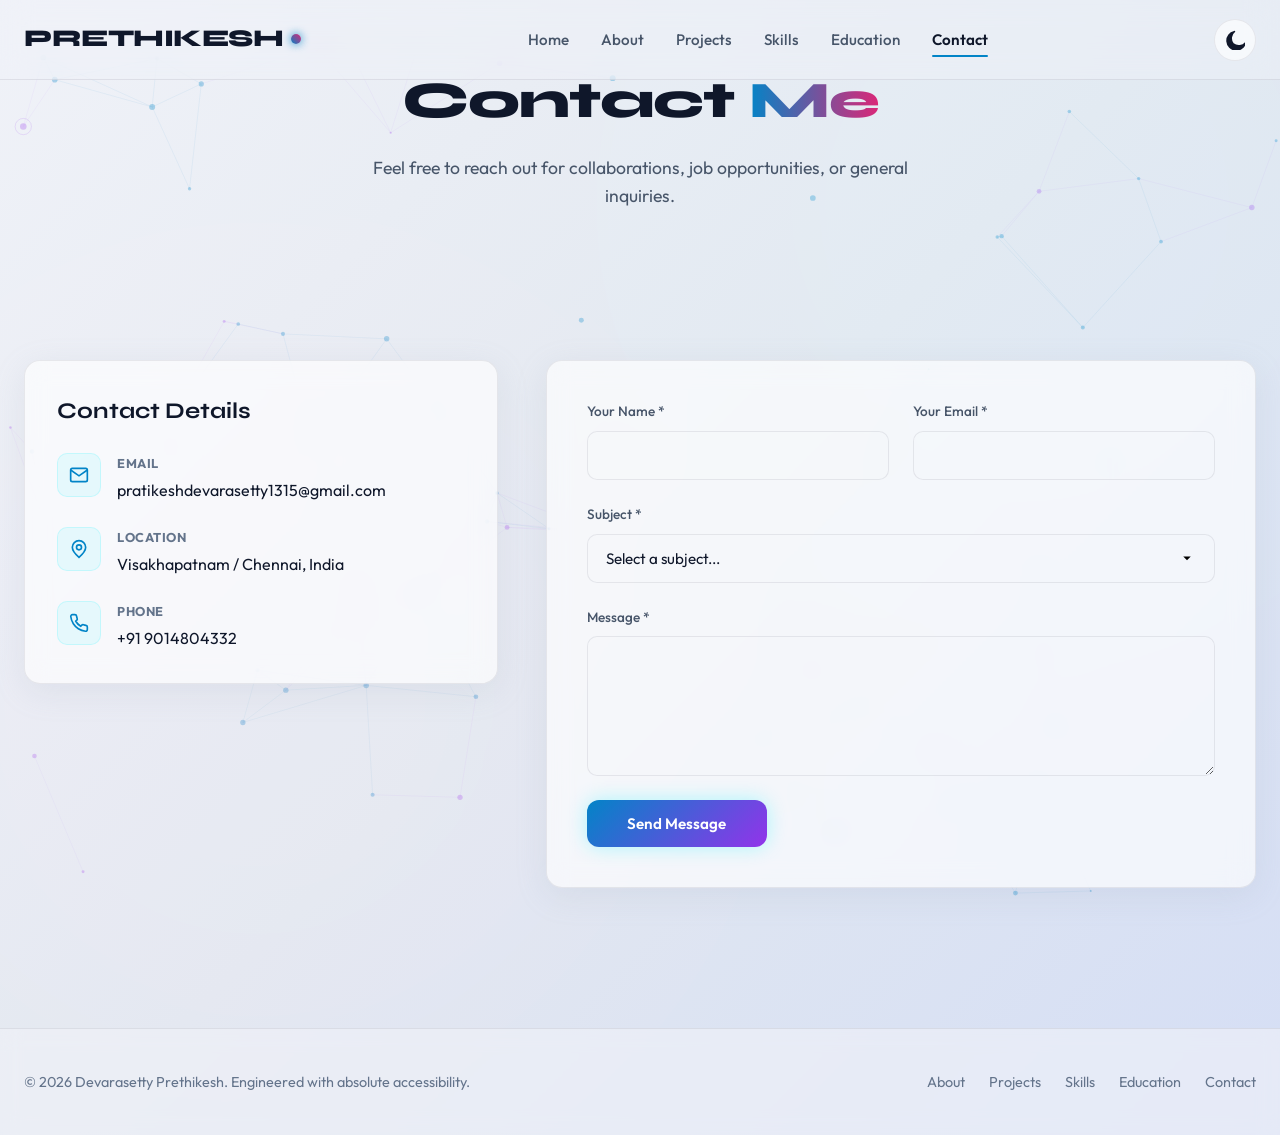
==== commit a91c6005: "fix: switch contact form from FormSubmit to Web3Forms" ====
--- a/contact.html
+++ b/contact.html
@@ -292,19 +292,20 @@
         statusRegion.className = "form-status-region";
         statusRegion.style.display = 'none';
         
-        // Asynchronously transmit form details via FormSubmit AJAX API
-        fetch("https://formsubmit.co/ajax/pratikeshdevarasetty1315@gmail.com", {
+        // Asynchronously transmit form details via Web3Forms API
+        fetch("https://api.web3forms.com/submit", {
           method: "POST",
           headers: {
             "Content-Type": "application/json",
             "Accept": "application/json"
           },
           body: JSON.stringify({
+            access_key: "e1597c9b-d5e8-4108-a15b-85e4cd8a7508",
             name: inputs.name.value,
             email: inputs.email.value,
-            subject: inputs.subject.value,
+            subject: `Portfolio Contact [${inputs.subject.value}] from ${inputs.name.value}`,
             message: inputs.message.value,
-            _subject: `New Message from Portfolio: ${inputs.name.value}`
+            from_name: "Portfolio Contact Form"
           })
         })
         .then(async response => {
